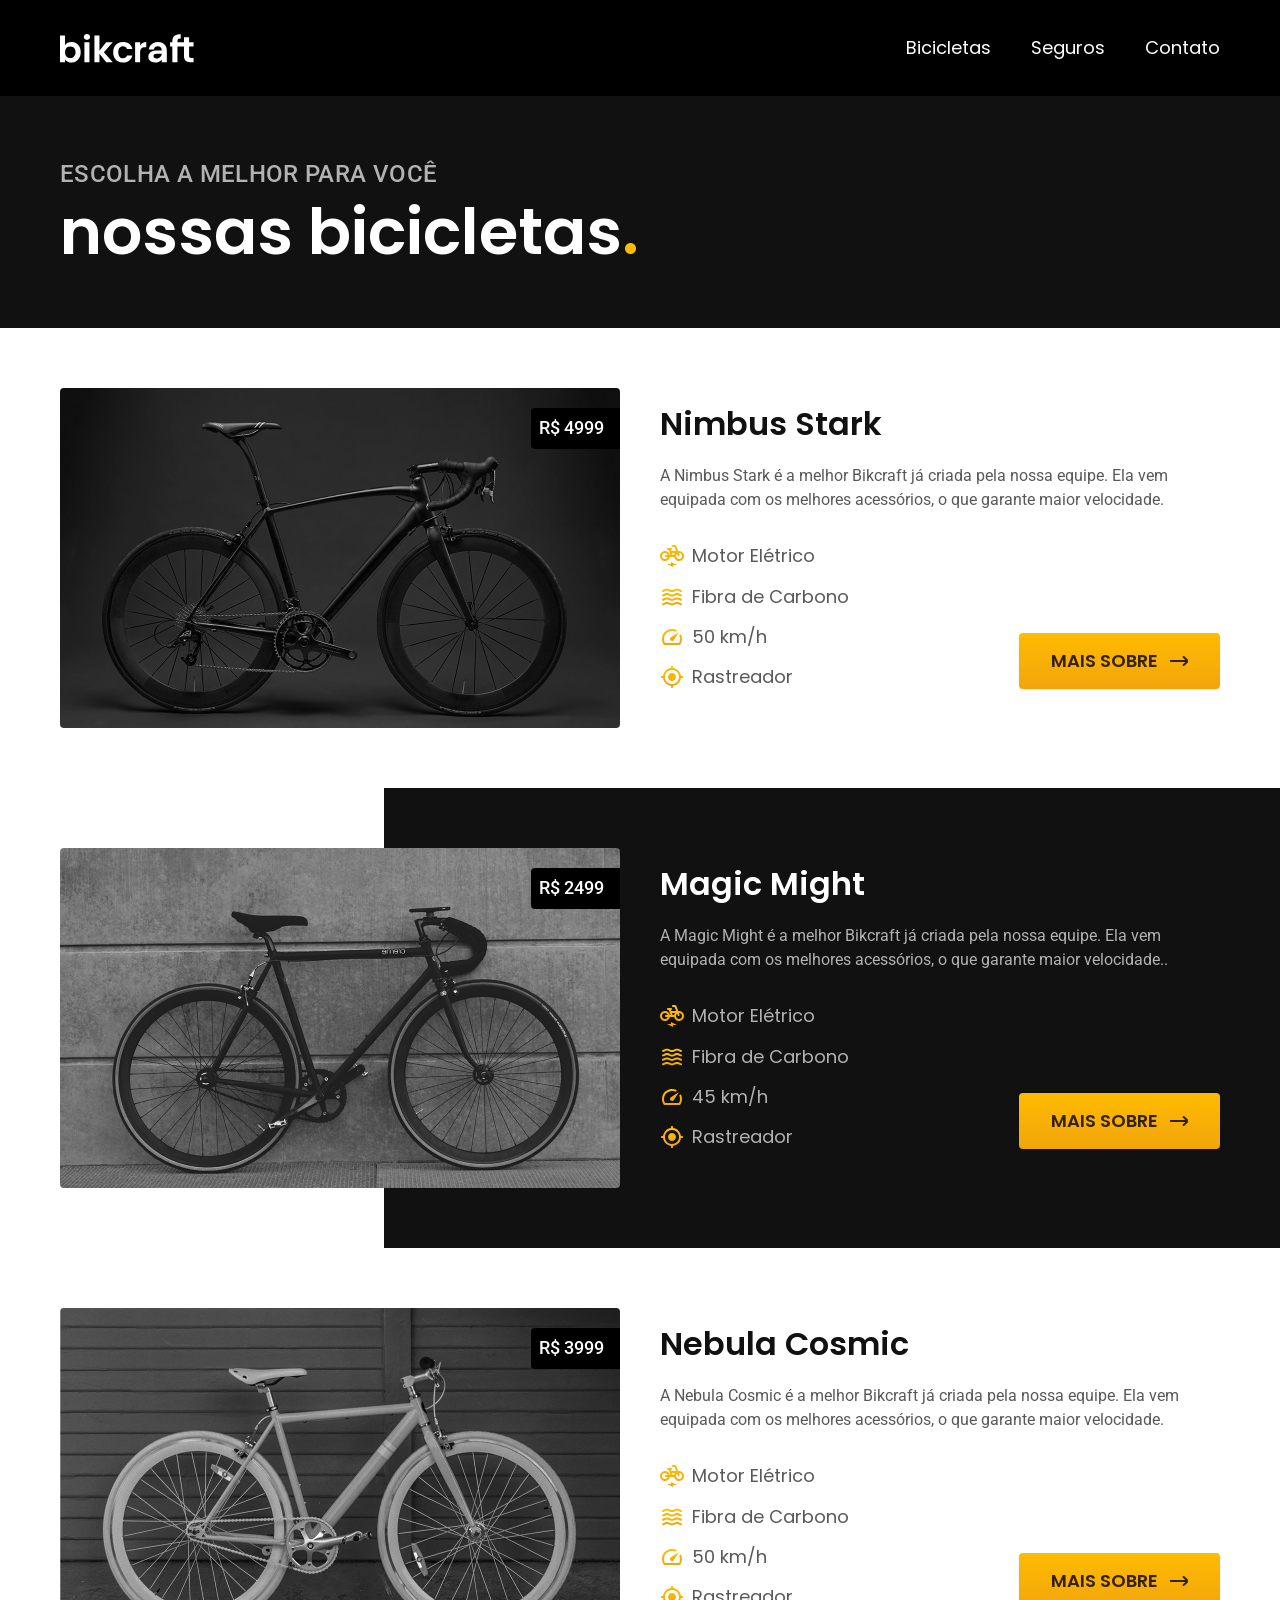
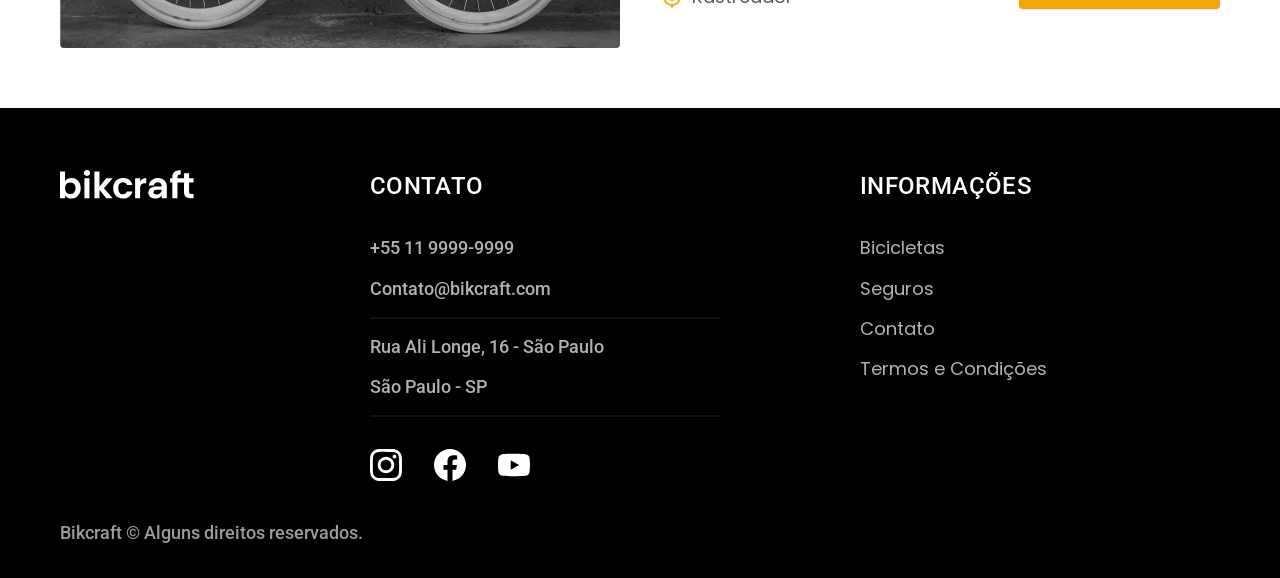
==== bicicletas.html @ b20dd9d9 "adding bicicletas" ====
<!DOCTYPE html>
<html lang="pt-br">

<head>
    <meta charset="UTF-8">
    <meta name="viewport" content="width=device-width, initial-scale=1.0">
    <title>Bicicletas | Bikcraft</title>
    <meta name="description" content="Termos e Condições">
    <link rel="stylesheet" href="css/style.css">
    <link rel="preconnect" href="https://fonts.googleapis.com">
    <link rel="preconnect" href="https://fonts.gstatic.com" crossorigin>
    <link href="https://fonts.googleapis.com/css2?family=Merriweather:ital,opsz,wght@0,18..144,900;1,18..144,900&family=Poppins:wght@400;600&family=Roboto:ital,wght@0,100..900;1,100..900&display=swap" rel="stylesheet">
</head>

<body id="bicicletas">
    <header class="header-bg">
        <div class="header container">
            <a href="./">
                <img src="img/bikcraft.svg" alt="Bikcraft">
            </a>
            <nav aria-label="primaria">
                <ul class="header-menu font-1-m cor-0">
                    <li><a href="./bicicletas.html">Bicicletas</a></li>
                    <li><a href="./seguros.html">Seguros</a></li>
                    <li><a href="./contato.html">Contato</a></li>
                </ul>
            </nav>
        </div>
    </header>

    <main>
        <div class="titulo-bg">
            <div class="titulo container">
                <p class="font-2-l-b cor-5">Escolha a melhor para você</p>
                <h1 class="font-1-xxl cor-0">nossas bicicletas<span class="cor-p1">.</span></h1>
            </div>
        </div>

        <div class="bicicletas container">
            <div class="bicicletas-imagem">
                <img src="/img/bicicletas/nimbus.jpg" alt="Bicicleta preta">
                <span class="font-2-m cor-0">R$ 4999</span>
            </div>
            <div class="bicicletas-conteudo">
                <h2 class="font-1-xl">Nimbus Stark</h2>
                <p class="font-2-s cor-8">A Nimbus Stark é a melhor Bikcraft já criada pela nossa equipe. Ela vem equipada com os melhores acessórios, o que garante maior velocidade.</p>
                <ul class="font-1-m cor-8">
                    <li>
                        <img src="/img/icones/eletrica.svg" alt="">
                        Motor Elétrico
                    </li>
                    <li>
                        <img src="/img/icones/carbono.svg" alt="">
                        Fibra de Carbono
                    </li>
                    <li>
                        <img src="/img/icones/velocidade.svg" alt="">
                        50 km/h
                    </li>
                    <li>
                        <img src="/img/icones/rastreador.svg" alt="">
                        Rastreador
                    </li>
                </ul>
                <a class="btn seta" href="/bicicletas/nimbus.html">Mais Sobre</a>
            </div>
        </div>

        <div class="bicicletas-bg">
            <div class="bicicletas container">
                <div class="bicicletas-imagem">
                    <img src="/img/bicicletas/magic.jpg" alt="Bicicleta preta">
                    <span class="font-2-m cor-0">R$ 2499</span>
                </div>

                <div class="bicicletas-conteudo">
                    <h2 class="font-1-xl cor-0">Magic Might</h2>
                    <p class="font-2-s cor-5">A Magic Might é a melhor Bikcraft já criada pela nossa equipe. Ela vem equipada com os melhores acessórios, o que garante maior velocidade..</p>
                    <ul class="font-1-m cor-5">
                        <li>
                            <img src="/img/icones/eletrica.svg" alt="">
                            Motor Elétrico
                        </li>
                        <li>
                            <img src="/img/icones/carbono.svg" alt="">
                            Fibra de Carbono
                        </li>
                        <li>
                            <img src="/img/icones/velocidade.svg" alt="">
                            45 km/h
                        </li>
                        <li>
                            <img src="/img/icones/rastreador.svg" alt="">
                            Rastreador
                        </li>
                    </ul>
                    <a class="btn seta" href="/bicicletas/magic.html">Mais Sobre</a>
                </div>
            </div>
        </div>


        <div class="bicicletas container">
            <div class="bicicletas-imagem">
                <img src="./img/bicicletas/nebula.jpg" alt="Bicicleta preta">
                <span class="font-2-m cor-0">R$ 3999</span>
            </div>
            <div class="bicicletas-conteudo">
                <h2 class="font-1-xl">Nebula Cosmic</h2>
                <p class="font-2-s cor-8">A Nebula Cosmic é a melhor Bikcraft já criada pela nossa equipe. Ela vem equipada com os melhores acessórios, o que garante maior velocidade.</p>
                <ul class="font-1-m cor-8">
                    <li>
                        <img src="./img/icones/eletrica.svg" alt="">
                        Motor Elétrico
                    </li>
                    <li>
                        <img src="./img/icones/carbono.svg" alt="">
                        Fibra de Carbono
                    </li>
                    <li>
                        <img src="./img/icones/velocidade.svg" alt="">
                        50 km/h
                    </li>
                    <li>
                        <img src="./img/icones/rastreador.svg" alt="">
                        Rastreador
                    </li>
                </ul>
                <a class="btn seta" href="./bicicletas/nebula.html">Mais Sobre</a>
            </div>
        </div>

    </main>

    <footer class="footer-bg">
        <div class="footer container">
            <img src="img/bikcraft.svg" alt="">
            <div class="footer-contato">
                <h3 class="font-2-l-b cor-0">Contato</h3>
                <ul class="font-2-m cor-5">
                    <li><a href="tel:+551199999999">+55 11 9999-9999</a></li>
                    <li><a href="mailto:Contato@bikcraft.com">Contato@bikcraft.com</a></li>
                    <li>Rua Ali Longe, 16 - São Paulo</a></li>
                    <li>São Paulo - SP</a></li>
                </ul>
                <div class="footer-redes">
                    <a href="/">
                        <img src="img/redes/instagram.svg" alt="Instagram">
                    </a>
                    <a href="/">
                        <img src="img/redes/facebook.svg" alt="Facebook">
                    </a>
                    <a href="/">
                        <img src="img/redes/youtube.svg" alt="Youtube">
                    </a>
                </div>
            </div>
            <div class="footer-informacoes">
                <h3 class="font-2-l-b cor-0">Informações</h3>
                <nav>
                    <ul class="font-1-m cor-5">
                        <li><a href="/bicicletas.html">Bicicletas</a></li>
                        <li><a href="/seguros.html">Seguros</a></li>
                        <li><a href="/contato.html">Contato</a></li>
                        <li><a href="/termos.html">Termos e Condições</a></li>
                    </ul>
                </nav>
            </div>
            <p class="footer-copy font-2-m cor-6">Bikcraft © Alguns direitos reservados.</p>
        </div>
    </footer>

</body>
---- css/style.css ----
@import url(global/global.css);
@import url(utilidades/tipografia.css);
@import url(utilidades/cores.css);

@import url(global/header.css);
@import url(global/footer.css);

/* Componentes */
@import url(utilidades/components.css);

/* Home */
@import url(home/introducao.css);
@import url(home/tecnologia.css); 
@import url(home/parceiros.css);
@import url(home/depoimento.css);

/* Bicicletas */
@import url(bicicletas/bicicletas-lista.css);
@import url(bicicletas/bicicletas.css);


/* Seguros */
@import url(seguros/seguros.css);

/* Termos */
@import url(termos/termos.css);
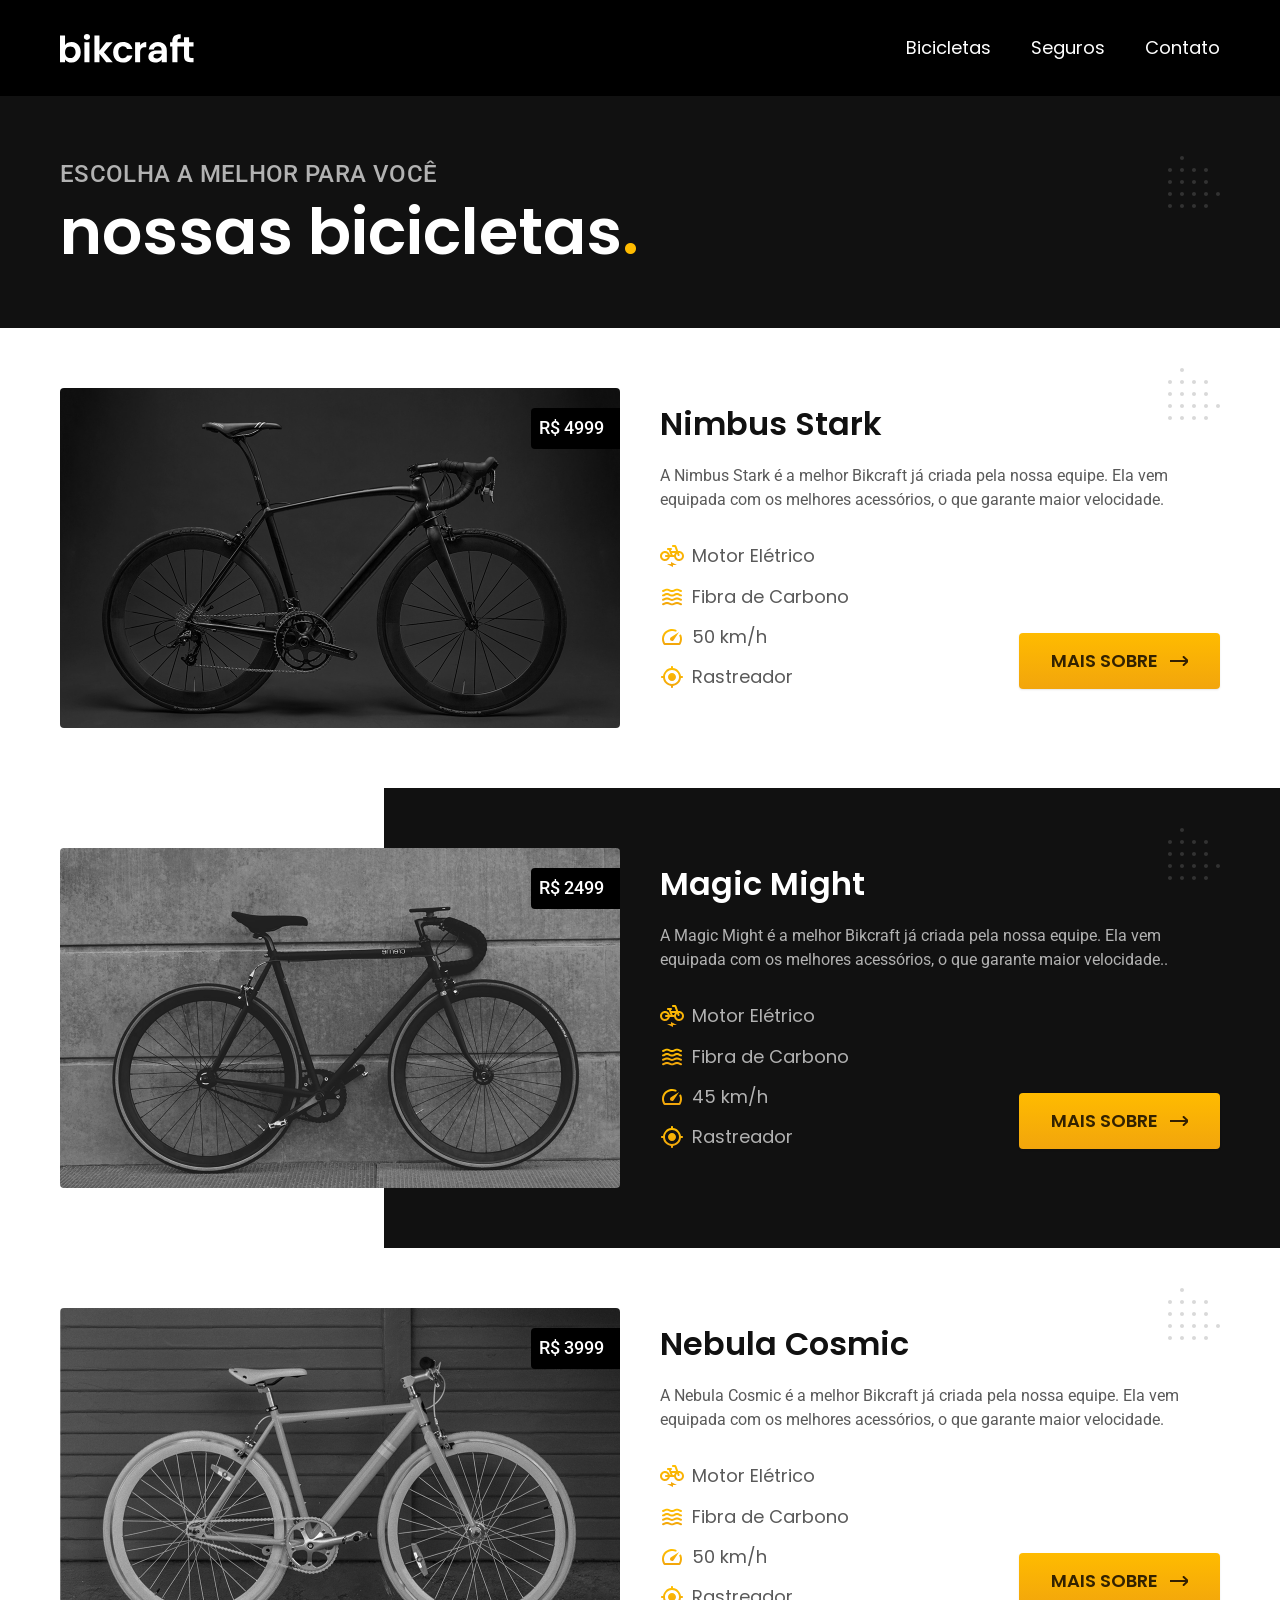
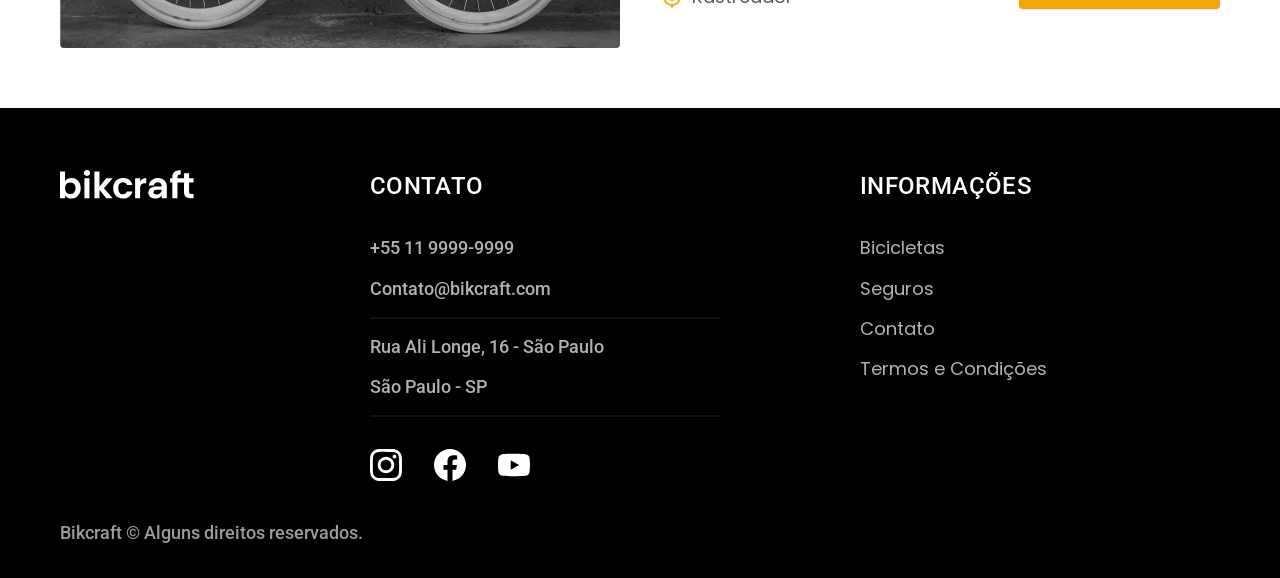
==== commit 5769bfc6: "Finalizando site" ====
--- a/bicicletas.html
+++ b/bicicletas.html
@@ -6,6 +6,7 @@
     <meta name="viewport" content="width=device-width, initial-scale=1.0">
     <title>Bicicletas | Bikcraft</title>
     <meta name="description" content="Termos e Condições">
+    <link rel="preload" href="css/style.css " as="style">
     <link rel="stylesheet" href="css/style.css">
     <link rel="preconnect" href="https://fonts.googleapis.com">
     <link rel="preconnect" href="https://fonts.gstatic.com" crossorigin>
--- a/css/style.css
+++ b/css/style.css
@@ -7,6 +7,8 @@
 
 /* Componentes */
 @import url(utilidades/components.css);
+@import url(utilidades/formulario.css);
+
 
 /* Home */
 @import url(home/introducao.css);
@@ -18,9 +20,23 @@
 @import url(bicicletas/bicicletas-lista.css);
 @import url(bicicletas/bicicletas.css);
 
+/* Bicicleta */
+@import url(bicicleta/bicicleta.css);
+@import url(bicicleta/seguro.css);
+
 
 /* Seguros */
 @import url(seguros/seguros.css);
+@import url(seguros/vantagens.css);
+@import url(seguros/perguntas.css);
+
+/* Contato */
+@import url(contato/contato.css);
+@import url(contato/lojas.css);
+
+/* Orçamento */
+@import url(orcamento/orcamento.css);
+
 
 /* Termos */
 @import url(termos/termos.css);
--- a/css/style.css
+++ b/css/style.css
@@ -7,6 +7,8 @@
 
 /* Componentes */
 @import url(utilidades/components.css);
+@import url(utilidades/formulario.css);
+
 
 /* Home */
 @import url(home/introducao.css);
@@ -18,9 +20,23 @@
 @import url(bicicletas/bicicletas-lista.css);
 @import url(bicicletas/bicicletas.css);
 
+/* Bicicleta */
+@import url(bicicleta/bicicleta.css);
+@import url(bicicleta/seguro.css);
+
 
 /* Seguros */
 @import url(seguros/seguros.css);
+@import url(seguros/vantagens.css);
+@import url(seguros/perguntas.css);
+
+/* Contato */
+@import url(contato/contato.css);
+@import url(contato/lojas.css);
+
+/* Orçamento */
+@import url(orcamento/orcamento.css);
+
 
 /* Termos */
 @import url(termos/termos.css);
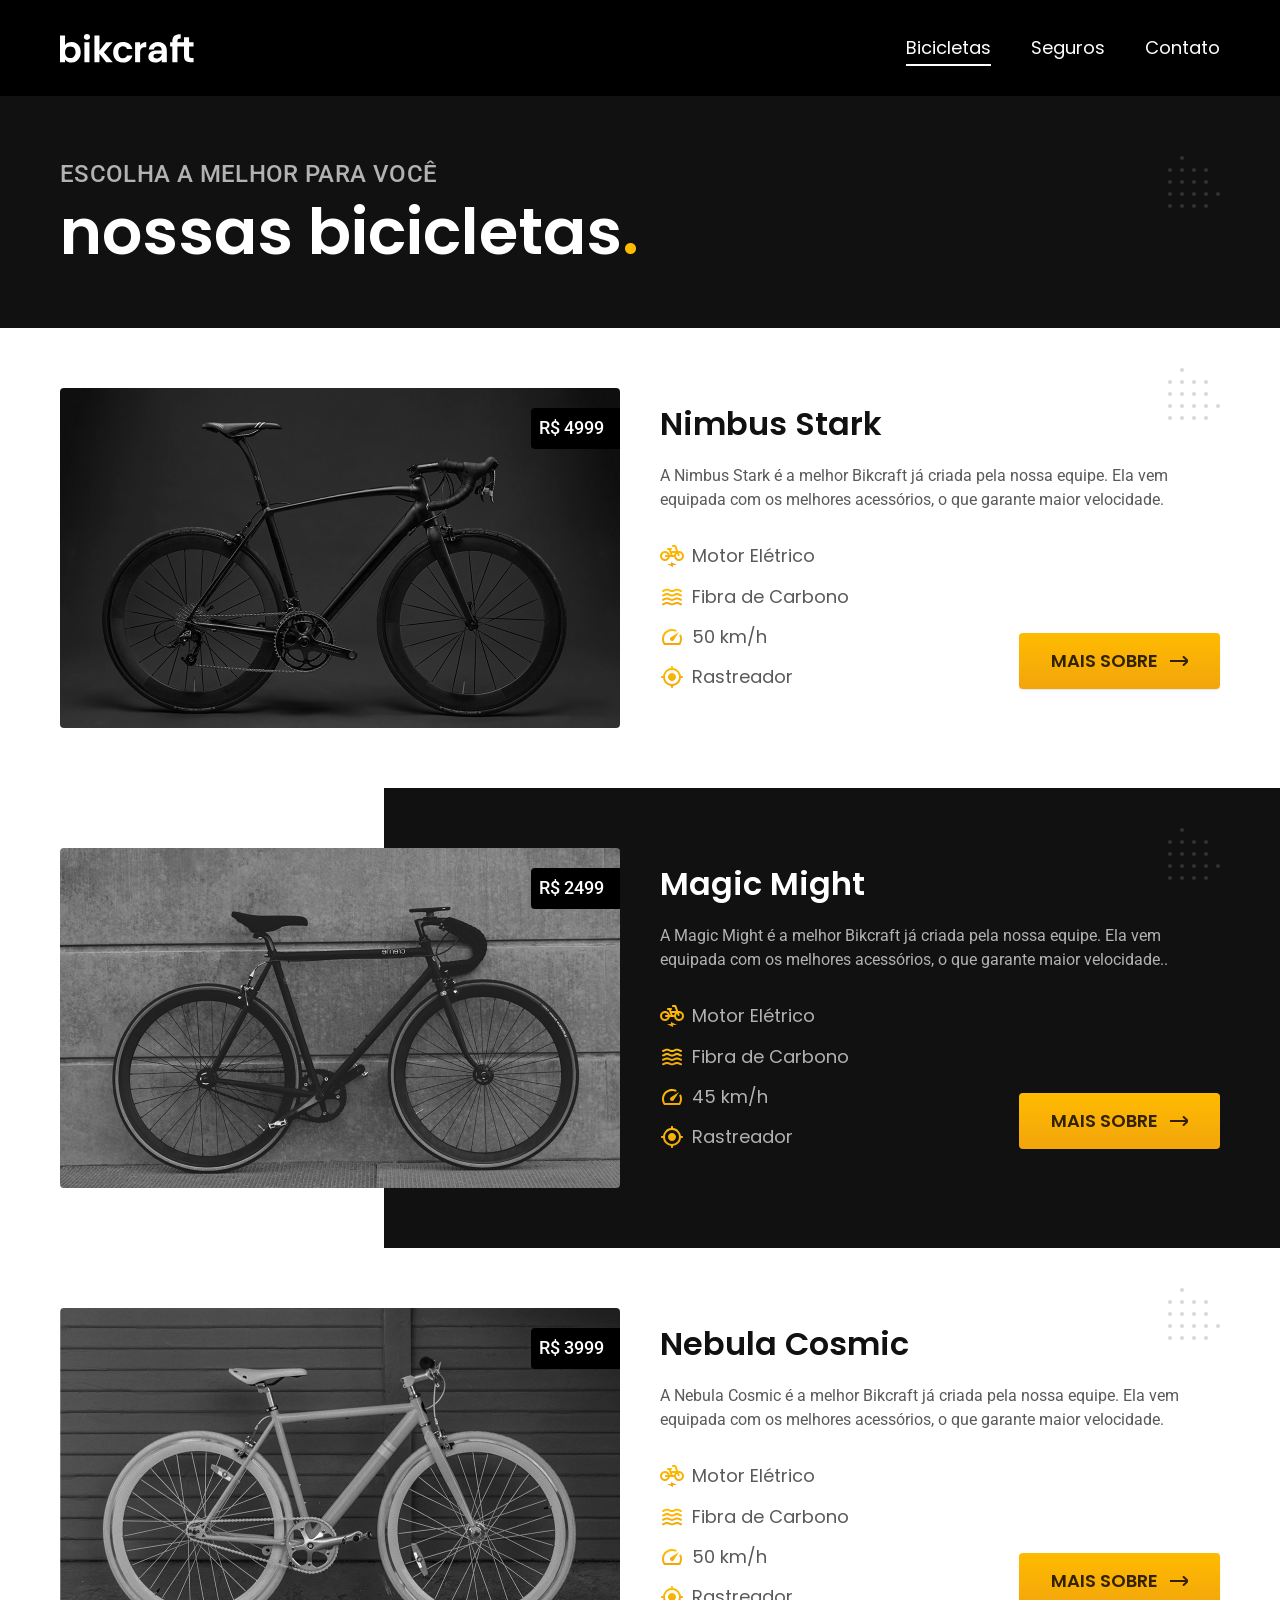
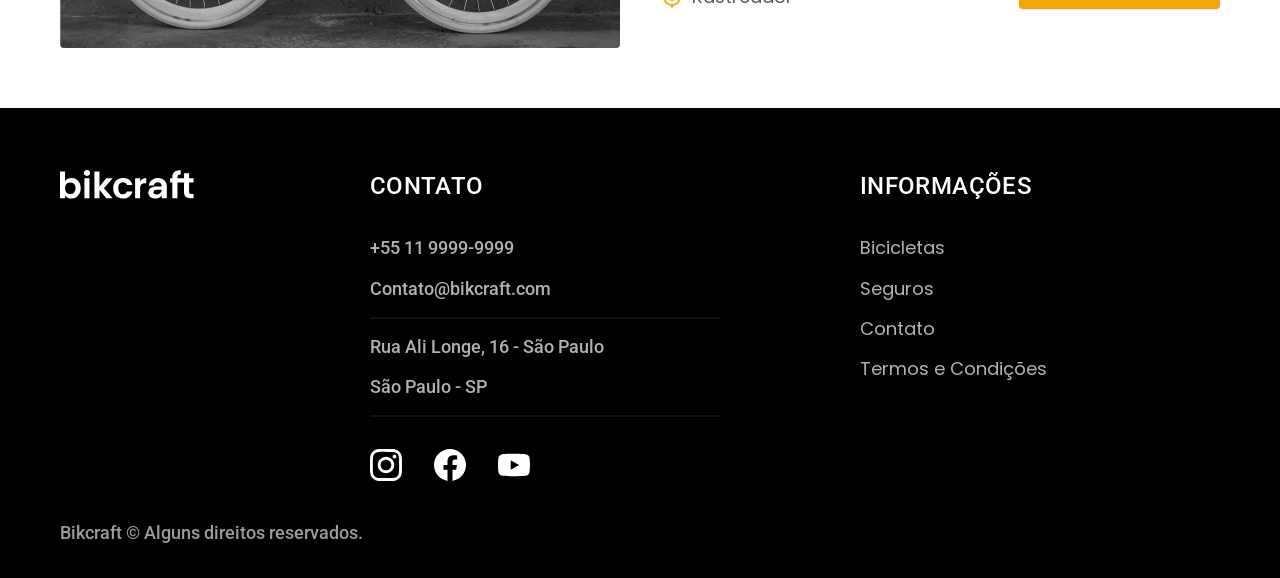
==== commit a5e62d06: "otimizado e pronto" ====
--- a/bicicletas.html
+++ b/bicicletas.html
@@ -6,18 +6,20 @@
     <meta name="viewport" content="width=device-width, initial-scale=1.0">
     <title>Bicicletas | Bikcraft</title>
     <meta name="description" content="Termos e Condições">
-    <link rel="preload" href="css/style.css " as="style">
-    <link rel="stylesheet" href="css/style.css">
+    <link rel="icon" href="/favicon.svg" type="image/svg+xml">
+    <link rel="preload" href="css/style.min.css " as="style">
+    <link rel="stylesheet" href="css/style.min.css">
     <link rel="preconnect" href="https://fonts.googleapis.com">
     <link rel="preconnect" href="https://fonts.gstatic.com" crossorigin>
     <link href="https://fonts.googleapis.com/css2?family=Merriweather:ital,opsz,wght@0,18..144,900;1,18..144,900&family=Poppins:wght@400;600&family=Roboto:ital,wght@0,100..900;1,100..900&display=swap" rel="stylesheet">
+    <script>document.documentElement.classList.add("js")</script>
 </head>
 
 <body id="bicicletas">
     <header class="header-bg">
         <div class="header container">
             <a href="./">
-                <img src="img/bikcraft.svg" alt="Bikcraft">
+                <img src="./img/bikcraft.svg" alt="Bikcraft">
             </a>
             <nav aria-label="primaria">
                 <ul class="header-menu font-1-m cor-0">
@@ -171,4 +173,5 @@
         </div>
     </footer>
 
+    <script src="js/script.js"></script>
 </body>
--- a/css/style.min.css
+++ b/css/style.min.css
@@ -0,0 +1 @@
+body{margin:0;font-family:Arial,Helvetica,sans-serif;color:var(--cor-11)}blockquote,dd,h1,h2,h3,h4,h5,h6,p,ul{margin:0}ul{padding:0;list-style:none}a{text-decoration:none;color:inherit}img{max-width:100%;height:auto;display:block}[src$=".jpg"]{border-radius:4px}.font-1-xs{font:400 0.75rem/1.35 Poppins,sans-serif}.font-2-xs{font:400 0.875rem/1.43 Roboto,sans-serif}.font-1-s{font:400 1rem/1.5 Poppins,sans-serif}.font-2-s{font:400 1rem/1.5 Roboto,sans-serif}.font-1-m,.font-1-m-b{font:400 1.125rem/1.35 Poppins,sans-serif}.font-1-m-b{font-weight:600}.font-2-m{font:500 1.125rem/1.35 Roboto,sans-serif}.font-1-l{font:400 1.5rem/1.5 Poppins,sans-serif}.font-2-l,.font-2-l-b{font:400 1.5rem/1.5 Roboto,sans-serif}.font-2-l-b{font-weight:500;letter-spacing:.015em;text-transform:uppercase}.font-1-xl{font:600 2rem/1.25 Poppins,sans-serif}.font-2-xl{font:500 2rem/1.25 Roboto,sans-serif}.font-1-xxl{font:600 4rem/1.125 Poppins,sans-serif}@media (max-width:1200px){.font-1-xxl{font-size:3rem}.font-2-l,.font-2-l-b{font-size:1.125rem}}@media (max-width:800px){.font-1-xxl{font-size:2rem}.font-1-xl,.font-2-xl{font-size:1.5rem}}:root{--cor-0:#ffffff;--cor-1:#f7f7f7;--cor-2:#ededed;--cor-3:#dedede;--cor-4:#cccccc;--cor-5:#b2b2b2;--cor-6:#9c9c9c;--cor-7:#717171;--cor-8:#595959;--cor-9:#404040;--cor-10:#2e2e2e;--cor-11:#111111;--cor-12:#000000;--cor-p1:#ffbb00;--cor-p2:#e4a30b;--cor-p3:#a66e00;--cor-p4:#664400;--cor-p5:#332200}.cor-0{color:var(--cor-0)}.cor-1{color:var(--cor-1)}.cor-2{color:var(--cor-2)}.cor-3{color:var(--cor-3)}.cor-4{color:var(--cor-4)}.cor-5{color:var(--cor-5)}.cor-6{color:var(--cor-6)}.cor-7{color:var(--cor-7)}.cor-8{color:var(--cor-8)}.cor-9{color:var(--cor-9)}.cor-10{color:var(--cor-10)}.cor-11{color:var(--cor-11)}.cor-12{color:var(--cor-12)}.cor-p1{color:var(--cor-p1)}.cor-p2{color:var(--cor-p2)}.cor-p3{color:var(--cor-p3)}.cor-p4{color:var(--cor-p4)}.cor-p5{color:var(--cor-p5)}.js .fadeInDown{transform:translate3d(0,-20px,0)}.js .fadeInUp{transform:translate3d(0,20px,0)}.js .fadeInRight{transform:translate3d(20px,0,0)}.js .fadeInLeft{transform:translate3d(-20px,0,0)}.js [data-anime]{opacity:0}.js .anime{opacity:1;transform:none;transition:transform .8s,opacity .8s}.header-bg{background-color:var(--cor-12)}.header{display:flex;flex-wrap:wrap;gap:20px;justify-content:space-between;align-items:center;padding-top:20px;padding-bottom:20px}.header-menu{display:flex;flex-wrap:wrap;gap:40px}.header-menu a{display:inline-block;padding:16px 0;position:relative}.header-menu a::after{content:"";display:block;height:2px;width:0;background:var(--cor-0);margin-top:4px;transition:.3s ease;position:absolute}.header-menu a.ativo::after,.header-menu a:hover::after{width:100%}@media (max-width:800px){.header-menu{gap:20px}.header-menu a{background:var(--cor-11);padding:12px 16px;border-radius:4px}.header-menu a:hover{background:var(--cor-10)}.header-menu a::after{display:none}}@media (max-width:600px){.header-menu{gap:12px}.header-menu a{padding:8px 12px;font-size:14px}}.footer-bg{background-color:var(--cor-12)}.footer{display:grid;grid-template-columns:3fr 5fr 4fr;gap:40px;padding-top:60px;padading-bottom:60px}.footer h3{margin-bottom:32px}.footer-contato ul{margin-bottom:32px}.footer-contato li:nth-child(2n)::after{content:"";display:block;max-width:350px;height:2px;background-color:var(--cor-11);margin-top:16px}.footer li{margin-bottom:16px}.footer-redes{display:flex;gap:32px}.footer a:hover{color:var(--cor-0)}.footer-copy{grid-column:1/-1;margin-bottom:32px}@media (max-width:800px){.footer>img{display:none}.footer{grid-template-columns:1fr 1fr}}@media (max-width:600px){.footer{grid-template-columns:1fr;gap:60px}.footer-copy{margin-top:0}}.container{max-width:1200px;box-sizing:border-box;padding-left:20px;padding-right:20px;margin-left:auto;margin-right:auto}.btn{display:inline-block;padding:16px 32px;background:linear-gradient(var(--cor-p1),#f2a50c);border-radius:4px;box-shadow:0 1px 2px rgba(0,0,0,.1);text-transform:uppercase;color:var(--cor-p5);font:600 1.125rem/1.35 Poppins,sans-serif;max-width:max-content;border:none;cursor:pointer}@media (max-width:600px){.btn{padding:12px 16px;font-size:1rem}}.btn:hover{background:linear-gradient(#ffb600,#e59317)}.btn.secundario{background:var(--cor-10);color:var(--cor-2)}.btn.secundario:hover{background:var(--cor-9)}.btn.seta{display:flex;align-items:center}.btn.seta::after{content:"";display:inline-block;width:18px;height:10px;margin-left:12px;background:url(../img/icones/seta.svg) no-repeat center;transition:transform .3s ease}.btn.seta:hover::after{transform:translateX(4px)}.link{display:inline-block;color:var(--cor-p1);font:500 1.5rem/1.5 Poppins,sans-serif;text-transform:uppercase}.link::after{content:"";display:block;width:100%;height:4px;background-color:currentColor}.link:hover{color:var(--cor-0)}.titulo-bg{padding-top:60px;padding-bottom:60px;background-color:var(--cor-11)}.titulo{background:url(../img/dec/top-right.svg) no-repeat top right 20px}.titulo p{margin-bottom:4px}@media (max-width:600px){.titulo-bg{padding-top:40px;padding-bottom:40px}.titulo p{font-size:1rem;text-transform:lowercase;font-weight:400}}.form{display:grid;grid-template-columns:1fr 1fr;gap:20px}.form label{display:block;font:400 1rem/1.5 Poppins,sans-serif;margin-bottom:4px}.form .col-2{grid-column:span 2}.form input[type=email],.form input[type=text],.form textarea{font:400 1rem/1.5 Roboto,sans-serif;background:var(--cor-1);border:1px solid var(--cor-2);padding:12px;border-radius:4px;width:100%;box-sizing:border-box}.form input[type=email]:focus,.form input[type=text]:focus,.form textarea:focus{outline:0;border-color:var(--cor-p1);background:var(--cor-0);box-shadow:0 0 0 2px #fea}@media (max-width:600px){.form{grid-template-columns:1fr}.form .col-2{grid-column:1}}.introducao-bg{background:var(--cor-12) url(../img/dec/bottom-left.svg) no-repeat bottom 160px left 20px;color:var(--cor-0);box-shadow:inset 0 -120px var(--cor-0)}.introducao{display:grid;grid-template-columns:1fr 1fr;gap:0 40px}.introducao-conteudo{align-self:end;padding-bottom:200px}.introducao img{width:100%;height:100%;object-fit:cover}.introducao h1{margin-bottom:32px}.introducao h1 span{color:var(--cor-p1)}.introducao p{margin-bottom:20px;color:var(--cor-5)}@media (max-width:800px){.introducao-bg{background:var(--cor-11);padding-top:40px;box-shadow:inset 0 -60px var(--cor-0)}.introducao{grid-template-columns:1fr;gap:32px}.introducao-conteudo{padding-bottom:0}.introducao h1{margin-bottom:16px}.introducao img{height:300px;width:100%}}.tecnologia-bg{background-color:var(--cor-11);box-shadow:inset 0 80px var(--cor-0),inset 0 -80px var(--cor-0)}.tecnologia{display:grid;grid-template-columns:1fr 1fr;gap:40px}.tecnologia-imagem img{width:100%;height:100%;object-fit:cover;object-position:left}.tecnologia-conteudo{padding-top:160px;padding-bottom:160px}.tecnologia-conteudo>span{display:block;margin-bottom:20px}.tecnologia-conteudo h2{margin-bottom:32px}.tecnologia-conteudo>p{margin-bottom:20px}.tecnologia a{margin-bottom:80px}.tecnologia-vantagens{display:flex;gap:40px}.tecnologia-vantagens h3{margin-bottom:8px;width:max-content}.tecnologia-vantagens img{width:24px;margin-bottom:8px}@media (max-width:800px){.tecnologia-bg{box-shadow:none}.tecnologia{grid-template-columns:1fr}.tecnologia-conteudo{padding-top:60px;padding-bottom:60px}.tecnologia-imagem{display:none}.tecnologia a{margin-bottom:60px}}@media (max-width:600px){.tecnologia-vantagens{flex-direction:column}}.parceiros{padding-top:60px;padding-bottom:120px}.parceiros h2{padding-bottom:60px}.parceiros ul{padding:0 20px;max-width:1400px;display:grid;grid-template-columns:repeat(4,1fr);margin:0 auto}.parceiros li{display:flex;padding:32px;border-left:2px solid var(--cor-2)}.parceiros li:first-child,.parceiros li:nth-child(5){border-left:none}.parceiros li:nth-child(n+5){border-top:2px solid var(--cor-2)}.parceiros img{margin:auto}@media (max-width:800px){.parceiros{padding-bottom:60px}.parceiros li{padding:20px;display:flex}.parceiros h2{margin-bottom:20px}.parceiros ul{grid-template-columns:repeat(2,1fr)}.parceiros li:nth-child(n+3){border-top:2px solid var(--cor-2)}.parceiros li:nth-child(3),.parceiros li:nth-child(7){border-left:none}}.depoimento{display:grid;grid-template-columns:1fr 1fr;background-color:var(--cor-p1);overflow:hidden}.depoimento img{width:100%;height:100%;object-fit:cover;border-radius:0}.depoimento-conteudo{padding:40px 40px 80px 80px;align-self:end;background:url(../img/dec/bottom-right-p.svg) no-repeat bottom 40px right 40px}.depoimento-conteudo p{max-width:32ch;font-family:Meeriweather,serif;font-style:italic;font-weight:900;margin-bottom:32px;position:relative}.depoimento p::after,.depoimento p::before{font-size:5rem;color:var(--cor-p2);position:absolute}.depoimento p::before{content:"“";left:-50px;top:-30px}.depoimento p::after{content:"”"}@media (max-width:768px){.depoimento{grid-template-columns:1fr}.depoimento img{height:300px}.depoimento-conteudo{padding:20px;text-align:center}}@media (min-width:1200px){.depoimento img{max-height:520px}}@media (max-width:800px){.depoimento{grid-template-columns:1fr;text-align:center}.depoimento img{height:200px}.depoimento-conteudo{padding:40px 20px;margin:auto}}.bicicletas-lista{padding-top:60px;padding-bottom:120px}.bicicletas-lista h2{margin-bottom:40px}.bicicletas-lista ul{display:flex;gap:40px;padding:0 20px 20px 20px;max-width:1400px;margin-left:auto;margin-right:auto;overflow-x:auto}.bicicletas-lista ul{padding:0 0 20px 0}.bicicletas-lista li{min-width:280px}.bicicletas-lista a{display:block}.bicicletas-lista img{margin-bottom:16px}.bicicletas-lista h3{margin-bottom:8px;display:flex;align-items:center}.bicicletas-lista h3::before{content:"";display:inline-block;width:12px;height:8px;background-color:var(--cor-p1);margin-right:8px;transition:width .3s ease}.bicicletas-lista a:hover h3::before{width:24px}.bicicletas-lista li span{padding-left:20px}@media (max-width:800px){.bicicletas-lista{padding-bottom:60px}.bicicletas-lista ul{gap:20px}}.bicicletas-bg{background:linear-gradient(to right,var(--cor-0) 30%,var(--cor-11) 0)}.bicicletas{display:grid;grid-template-columns:1fr 1fr;gap:40px;padding-top:60px;padding-bottom:60px;background:url(../img/dec/top-right.svg) no-repeat top 40px right 20px}.bicicletas-imagem{display:grid}.bicicletas-imagem img{grid-area:1/1}.bicicletas-imagem span{grid-area:1/1;place-self:start end;margin-top:20px;background:var(--cor-12);display:inline-block;padding:8px 16px 8px 8px;border-radius:4px 0 0 4px}.bicicletas-conteudo{display:grid;grid-template-columns:1fr auto;align-content:start}.bicicletas h2,.bicicletas p{grid-column:1/-1}.bicicletas h2{margin-bottom:20px}.bicicletas h2::before{content:"";display:block;width:12px;height:8px;background-color:var(cor-p1);margin-bottom:8px}.bicicletas p{margin-bottom:32px}.bicicletas a{align-self:end}.bicicletas ul{display:grid;gap:16px}.bicicletas li{display:flex;align-items:center}.bicicletas-conteudo img{width:24px;margin-right:8px}@media (max-width:800px){.bicicletas-bg{background:var(--cor-11)}.bicicletas{grid-template-columns:1fr;gap:20px;padding-top:40px;padding-bottom:40px}}@media (max-width:600px){.bicicletas-conteudo{grid-template-columns:1fr}.bicicletas ul{grid-template-columns:1fr 1fr;margin-bottom:32px;font-size:1rem}.bicicletas a{place-self:start}}.bicicleta{display:grid;grid-template-columns:1fr 1fr;align-items:start;gap:40px;padding-top:60px;padding-bottom:60px}#bicicleta .titulo p{text-transform:uppercase}.bicicleta-imagens{display:flex;flex-wrap:wrap;gap:20px}.bicicleta-imagens img{flex:1;min-width:200px}.bicicleta-imagens img:first-child{min-width:100%}.bicicleta-conteudo>p{margin-bottom:32px}.bicicleta-comprar{display:grid;grid-template-columns:max-content auto;align-items:center;justify-content:start;gap:8px 12px;margin-bottom:40px}.bicicleta-comprar a{grid-row:span 2}.bicicleta-comprar span{display:flex;align-items:center;background-color:var(--cor-12);gap:8px;padding:4px 8px;border-radius:4px}.bicicleta-conteudo h2{text-transform:uppercase;letter-spacing:.015rem;margin-bottom:12px}.bicicleta-ficha,.bicicleta-informacoes{padding:32px;background-color:var(--cor-12);border-radius:4px}.bicicleta-informacoes{margin-bottom:40px;display:grid;grid-template-columns:1fr 1fr;gap:32px}.bicicleta-informacoes img{width:24px;margin-bottom:8px}.bicicleta-informacoes h3{margin-bottom:8px}.bicicleta-ficha li{padding:4px 0;display:flex;justify-content:space-between;border-bottom:1px solid var(--cor-11)}.bicicleta-ficha li:last-child{border-bottom:none}.bicicleta-ficha span{color:var(--cor-6)}@media (max-width:800px){.bicicleta{grid-template-columns:1fr;padding-top:40px;padding-bottom:40px}.bicicleta-imagens{grid-row:2}}@media (max-width:400px){.bicicleta-comprar,.bicicleta-informacoes{grid-template-columns:1fr}.bicicleta-comprar span{justify-self:start}}.seguro-bg{background-color:var(--cor-11);box-shadow:inset 0 120px var(--cor-0),inset 0 -120px var(--cor-12)}.seguro{display:grid;grid-template-columns:1fr 1fr;gap:40px}.seguro-imagem img{width:100%;height:100%;object-fit:cover}.seguro-conteudo{padding-top:180px;padding-bottom:180px}.seguro h2{margin-bottom:32px}.seguro p{margin-bottom:20px}@media (max-width:800px){.seguro-bg{box-shadow:inset 0 -60px var(--cor-12)}.seguro{grid-template-columns:1fr}.seguro-conteudo{grid-row:1;padding-top:40px;padding-bottom:0}}.seguros-bg{background-color:var(--cor-11)}.seguros{padding-top:60px;padding-bottom:60px;display:grid;grid-template-columns:1fr 1fr;gap:40px;align-items:center}#seguros .seguros{padding-top:0}.seguros h2{grid-column:1/-1}.seguros-item{background-color:var(--cor-12);padding:32px 32px 32px 60px;display:grid;grid-template-columns:1fr auto;border-radius:4px}.seguros-item h3{margin-bottom:40px}.seguros-item span{grid-column:2;display:block;text-align:right}.seguros-item ul{grid-column:1/-1;margin-bottom:32px}.seguros-item li{display:flex;align-items:center;position:relative}.seguros-item li+li{margin-top:20px}.seguros-item li::before{content:"";display:inline-block;width:13px;height:9px;background-image:url("/img/icones/lista.svg");position:absolute;left:-21px}.seguros-item a{grid-column:1/-1}@media (max-width:800px){.seguros{grid-template-columns:1fr}}.vantagens-bg{background-color:var(--cor-12);--padding:120px}.vantagens{padding-top:var(--padding);padding-bottom:var(--padding)}.vantagens h2{margin-bottom:60px}.vantagens ul{display:grid;grid-template-columns:repeat(auto-fit,minmax(280px,max-content));gap:40px 80px}.vantagens h3,.vantagens img{margin-bottom:8px}@media (max-width:800px){.vantagens-bg{--padding:60px}.vantagens h2{margin-bottom:40px}.vantagens ul{gap:20px}}.perguntas{padding-top:120px;padding-bottom:120px}.perguntas h2{margin-bottom:60px}.perguntas dl>div{padding:20px;border-radius:4px}.perguntas dl>div:nth-child(odd){background-color:var(--cor-1)}.perguntas button{display:grid;grid-template-columns:auto 1fr auto;align-items:center;gap:8px;cursor:pointer;border:none;background:0 0;width:100%;text-align:left}.perguntas button::before{content:"";display:inline-block;width:12px;height:8px;background-color:var(--cor-p1)}.perguntas button::after{content:"";display:inline-block;width:14px;height:6px;background:url(../img/icones/seta-abrir.svg);transition:.3s}.perguntas button:hover::after,.perguntas button[aria-expanded=true]::after{transform:rotate(180deg)}.js .perguntas dd{display:none}.js .perguntas dd.ativa{display:block}.perguntas dd{padding-left:20px;padding-top:16px;max-width:80ch}@media (max-width:800px){.perguntas{padding-top:60px;padding-bottom:60px}.perguntas h2{margin-bottom:40px}}#contato{background:linear-gradient(var(--cor-11) 600px,var(--cor-1) 0)}.contato{display:grid;grid-template-columns:5fr 7fr}.contato-dados,.contato-formulario{padding:60px;box-shadow:0 1px 22px rgba(0,0,0,.1)}.contato-dados{border-radius:5px 0 0 5px;background:var(--cor-12) url(../img/dec/bottom-left.svg) no-repeat bottom 20px left 20px}.contato-formulario{border-radius:0 5px 5px 0;background:var(--cor-0) url(../img/dec/bottom-right-p.svg) no-repeat bottom 20px right 20px}.contato-dados h2{margin-bottom:60px}.contato-endereco{margin-bottom:32px;padding-left:28px;background:url(../img/icones/local.svg) no-repeat 0 2px}.contato-endereco p{margin-bottom:8px}.contato-meios a{display:block;max-width:max-content;margin-bottom:8px;padding-left:28px}.contato-meios a:hover{color:var(--cor-0)}.contato-meios a:first-child{background:url("../img/icones/email.svg") no-repeat 0 2px}.contato-meios a:nth-child(2){margin-bottom:32px}.contato-meios a:nth-child(3){background:url("../img/icones/telefone.svg") no-repeat 0 2px;margin-bottom:60px}.contato-redes{display:flex;gap:32px;padding-left:28px}@media (max-width:800px){.contato{grid-template-columns:1fr}.contato-dados,.contato-formulario{padding:20px}.orcamento-produto{border-radius:5px 5px 0 0;background:var(--cor-12)}.contato-dados{border-radius:5px 5px 0 0;background:var(--cor-12)}.contato-formulario{border-radius:0 0 5px 5px}.contato-dados h2,.contato-meios a:nth-child(3){margin-bottom:32px}.contato-redes{margin-bottom:12px}}.lojas{display:grid;grid-template-columns:1fr 1fr;gap:0 40px;padding-top:120px;padding-bottom:120px}.lojas h2{grid-column:1/-1}.lojas img{border-radius:4px 4px 0 0}.lojas-item{border-radius:4px;background:var(--cor-0);box-shadow:0 1px 2px rgba(0,0,0,.1)}.lojas-conteudo{display:grid;grid-template-columns:1fr 1fr;gap:32px 16px;padding:32px}.lojas-conteudo h3,.lojas-tempo{grid-column:1/-1}.lojas-dados{display:grid;gap:8px;border-left:2px solid var(--cor-2);padding-left:12px}.lojas-tempo{display:flex;align-items:center;gap:8px}@media (max-width:800px){.lojas{gap:20px;padding-top:60px;padding-bottom:60px}.lojas h2{margin-bottom:32px}.lojas-conteudo{grid-template-columns:1fr;gap:16px;padding:16px}}@media (max-width:600px){.lojas{grid-template-columns:1fr}}#orcamento{background:linear-gradient(var(--cor-11) 600px,var(--cor-1) 0)}.orcamento{display:grid;grid-template-columns:5fr 7fr;padding-bottom:120px}.orcamento h2{text-transform:uppercase;position:relative;display:flex;align-items:center}.orcamento h2::before{content:"";display:inline-block;width:4px;height:8px;background-color:var(--cor-p1);position:absolute;left:-12px}.orcamento-dados,.orcamento-produto{padding:60px;box-shadow:0 1px 2px rgba(0,0,0,.1)}.orcamento-produto{border-radius:5px 0 0 5px;background:var(--cor-12) url(../img/dec/bottom-left.svg) no-repeat bottom 20px left 20px;display:grid;grid-template-columns:1fr 1fr;align-content:start;gap:20px}.orcamento-produto label{font:400 1rem/1.5 Poppins,sans-serif;color:var(--cor-4);background-color:var(--cor-10);padding:12px 16px;border-radius:4px;cursor:pointer;display:grid;grid-template-columns:auto 1fr auto;align-items:center;border:1px solid var(--cor-10)}.orcamento-produto label::before{content:"";display:inline-block;width:12px;height:12px;border:1px solid var(--cor-6);border-radius:50%;margin-right:8px}.orcamento-produto input:checked+label::before{border-color:var(--cor-7);box-shadow:inset 0 0 0 3px var(--cor-0),inset 0 0 0 6px var(--cor-7)}.orcamento-produto label:hover{background-color:var(--cor-9);border-color:var(--cor-9)}.orcamento-produto input:focus+label{box-shadow:0 0 0 2px var(--cor-p1);border-color:(--cor-12)}.orcamento-produto label span{display:none}.orcamento-produto input:checked+label span{display:inline-block}.orcamento-produto input{opacity:0;position:absolute;pointer-events:none}.orcamento-produto>*{grid-column:1/-1}.orcamento-produto>label{grid-column:initial}.orcamento-produto input:checked+label{background-color:var(--cor-0);color:var(--cor1)}.orcamento-dados{border-radius:0 5px 5px 0;background:var(--cor-0) url(../img/dec/bottom-right.svg) no-repeat bottom 20px right 20px}.orcamento-conteudo{display:none}.orcamento-conteudo h2,.orcamento-dados h2:nth-of-type(n+2){margin-bottom:20px}#bikcraft:checked~#orcamento-bikcraft,#seguro:checked~#orcamento-seguro{display:grid;gap:20px}.orcamento-detalhes{display:none;background:var(--cor-0);padding:20px;grid-template-columns:1fr 1fr;border-radius:4px;align-items:center}.orcamento-detalhes li{display:flex;align-items:center;margin-bottom:8px}.orcamento-detalhes li img{width:16px;margin-right:8px}.orcamento-produto input:checked+label+.orcamento-detalhes{display:grid}@media (max-width:1200px){.orcamento-dados,.orcamento-produto{padding:32px}}@media (max-width:800px){.orcamento{grid-template-columns:1fr}.orcamento-dados{border-radius:0 0 5px 5px}.orcamento-produto{border-radius:5px 5px 0 0}}@media (max-width:400px){.orcamento-produto{grid-template-columns:1fr}}.termos{padding-top:80px;padding-bottom:80px}.termos h2{font-weight:600}.termos p+h2{margin-top:40px}.termos p{max-width:75ch;margin-bottom:24px}
--- a/css/style.min.css
+++ b/css/style.min.css
@@ -0,0 +1 @@
+body{margin:0;font-family:Arial,Helvetica,sans-serif;color:var(--cor-11)}blockquote,dd,h1,h2,h3,h4,h5,h6,p,ul{margin:0}ul{padding:0;list-style:none}a{text-decoration:none;color:inherit}img{max-width:100%;height:auto;display:block}[src$=".jpg"]{border-radius:4px}.font-1-xs{font:400 0.75rem/1.35 Poppins,sans-serif}.font-2-xs{font:400 0.875rem/1.43 Roboto,sans-serif}.font-1-s{font:400 1rem/1.5 Poppins,sans-serif}.font-2-s{font:400 1rem/1.5 Roboto,sans-serif}.font-1-m,.font-1-m-b{font:400 1.125rem/1.35 Poppins,sans-serif}.font-1-m-b{font-weight:600}.font-2-m{font:500 1.125rem/1.35 Roboto,sans-serif}.font-1-l{font:400 1.5rem/1.5 Poppins,sans-serif}.font-2-l,.font-2-l-b{font:400 1.5rem/1.5 Roboto,sans-serif}.font-2-l-b{font-weight:500;letter-spacing:.015em;text-transform:uppercase}.font-1-xl{font:600 2rem/1.25 Poppins,sans-serif}.font-2-xl{font:500 2rem/1.25 Roboto,sans-serif}.font-1-xxl{font:600 4rem/1.125 Poppins,sans-serif}@media (max-width:1200px){.font-1-xxl{font-size:3rem}.font-2-l,.font-2-l-b{font-size:1.125rem}}@media (max-width:800px){.font-1-xxl{font-size:2rem}.font-1-xl,.font-2-xl{font-size:1.5rem}}:root{--cor-0:#ffffff;--cor-1:#f7f7f7;--cor-2:#ededed;--cor-3:#dedede;--cor-4:#cccccc;--cor-5:#b2b2b2;--cor-6:#9c9c9c;--cor-7:#717171;--cor-8:#595959;--cor-9:#404040;--cor-10:#2e2e2e;--cor-11:#111111;--cor-12:#000000;--cor-p1:#ffbb00;--cor-p2:#e4a30b;--cor-p3:#a66e00;--cor-p4:#664400;--cor-p5:#332200}.cor-0{color:var(--cor-0)}.cor-1{color:var(--cor-1)}.cor-2{color:var(--cor-2)}.cor-3{color:var(--cor-3)}.cor-4{color:var(--cor-4)}.cor-5{color:var(--cor-5)}.cor-6{color:var(--cor-6)}.cor-7{color:var(--cor-7)}.cor-8{color:var(--cor-8)}.cor-9{color:var(--cor-9)}.cor-10{color:var(--cor-10)}.cor-11{color:var(--cor-11)}.cor-12{color:var(--cor-12)}.cor-p1{color:var(--cor-p1)}.cor-p2{color:var(--cor-p2)}.cor-p3{color:var(--cor-p3)}.cor-p4{color:var(--cor-p4)}.cor-p5{color:var(--cor-p5)}.js .fadeInDown{transform:translate3d(0,-20px,0)}.js .fadeInUp{transform:translate3d(0,20px,0)}.js .fadeInRight{transform:translate3d(20px,0,0)}.js .fadeInLeft{transform:translate3d(-20px,0,0)}.js [data-anime]{opacity:0}.js .anime{opacity:1;transform:none;transition:transform .8s,opacity .8s}.header-bg{background-color:var(--cor-12)}.header{display:flex;flex-wrap:wrap;gap:20px;justify-content:space-between;align-items:center;padding-top:20px;padding-bottom:20px}.header-menu{display:flex;flex-wrap:wrap;gap:40px}.header-menu a{display:inline-block;padding:16px 0;position:relative}.header-menu a::after{content:"";display:block;height:2px;width:0;background:var(--cor-0);margin-top:4px;transition:.3s ease;position:absolute}.header-menu a.ativo::after,.header-menu a:hover::after{width:100%}@media (max-width:800px){.header-menu{gap:20px}.header-menu a{background:var(--cor-11);padding:12px 16px;border-radius:4px}.header-menu a:hover{background:var(--cor-10)}.header-menu a::after{display:none}}@media (max-width:600px){.header-menu{gap:12px}.header-menu a{padding:8px 12px;font-size:14px}}.footer-bg{background-color:var(--cor-12)}.footer{display:grid;grid-template-columns:3fr 5fr 4fr;gap:40px;padding-top:60px;padading-bottom:60px}.footer h3{margin-bottom:32px}.footer-contato ul{margin-bottom:32px}.footer-contato li:nth-child(2n)::after{content:"";display:block;max-width:350px;height:2px;background-color:var(--cor-11);margin-top:16px}.footer li{margin-bottom:16px}.footer-redes{display:flex;gap:32px}.footer a:hover{color:var(--cor-0)}.footer-copy{grid-column:1/-1;margin-bottom:32px}@media (max-width:800px){.footer>img{display:none}.footer{grid-template-columns:1fr 1fr}}@media (max-width:600px){.footer{grid-template-columns:1fr;gap:60px}.footer-copy{margin-top:0}}.container{max-width:1200px;box-sizing:border-box;padding-left:20px;padding-right:20px;margin-left:auto;margin-right:auto}.btn{display:inline-block;padding:16px 32px;background:linear-gradient(var(--cor-p1),#f2a50c);border-radius:4px;box-shadow:0 1px 2px rgba(0,0,0,.1);text-transform:uppercase;color:var(--cor-p5);font:600 1.125rem/1.35 Poppins,sans-serif;max-width:max-content;border:none;cursor:pointer}@media (max-width:600px){.btn{padding:12px 16px;font-size:1rem}}.btn:hover{background:linear-gradient(#ffb600,#e59317)}.btn.secundario{background:var(--cor-10);color:var(--cor-2)}.btn.secundario:hover{background:var(--cor-9)}.btn.seta{display:flex;align-items:center}.btn.seta::after{content:"";display:inline-block;width:18px;height:10px;margin-left:12px;background:url(../img/icones/seta.svg) no-repeat center;transition:transform .3s ease}.btn.seta:hover::after{transform:translateX(4px)}.link{display:inline-block;color:var(--cor-p1);font:500 1.5rem/1.5 Poppins,sans-serif;text-transform:uppercase}.link::after{content:"";display:block;width:100%;height:4px;background-color:currentColor}.link:hover{color:var(--cor-0)}.titulo-bg{padding-top:60px;padding-bottom:60px;background-color:var(--cor-11)}.titulo{background:url(../img/dec/top-right.svg) no-repeat top right 20px}.titulo p{margin-bottom:4px}@media (max-width:600px){.titulo-bg{padding-top:40px;padding-bottom:40px}.titulo p{font-size:1rem;text-transform:lowercase;font-weight:400}}.form{display:grid;grid-template-columns:1fr 1fr;gap:20px}.form label{display:block;font:400 1rem/1.5 Poppins,sans-serif;margin-bottom:4px}.form .col-2{grid-column:span 2}.form input[type=email],.form input[type=text],.form textarea{font:400 1rem/1.5 Roboto,sans-serif;background:var(--cor-1);border:1px solid var(--cor-2);padding:12px;border-radius:4px;width:100%;box-sizing:border-box}.form input[type=email]:focus,.form input[type=text]:focus,.form textarea:focus{outline:0;border-color:var(--cor-p1);background:var(--cor-0);box-shadow:0 0 0 2px #fea}@media (max-width:600px){.form{grid-template-columns:1fr}.form .col-2{grid-column:1}}.introducao-bg{background:var(--cor-12) url(../img/dec/bottom-left.svg) no-repeat bottom 160px left 20px;color:var(--cor-0);box-shadow:inset 0 -120px var(--cor-0)}.introducao{display:grid;grid-template-columns:1fr 1fr;gap:0 40px}.introducao-conteudo{align-self:end;padding-bottom:200px}.introducao img{width:100%;height:100%;object-fit:cover}.introducao h1{margin-bottom:32px}.introducao h1 span{color:var(--cor-p1)}.introducao p{margin-bottom:20px;color:var(--cor-5)}@media (max-width:800px){.introducao-bg{background:var(--cor-11);padding-top:40px;box-shadow:inset 0 -60px var(--cor-0)}.introducao{grid-template-columns:1fr;gap:32px}.introducao-conteudo{padding-bottom:0}.introducao h1{margin-bottom:16px}.introducao img{height:300px;width:100%}}.tecnologia-bg{background-color:var(--cor-11);box-shadow:inset 0 80px var(--cor-0),inset 0 -80px var(--cor-0)}.tecnologia{display:grid;grid-template-columns:1fr 1fr;gap:40px}.tecnologia-imagem img{width:100%;height:100%;object-fit:cover;object-position:left}.tecnologia-conteudo{padding-top:160px;padding-bottom:160px}.tecnologia-conteudo>span{display:block;margin-bottom:20px}.tecnologia-conteudo h2{margin-bottom:32px}.tecnologia-conteudo>p{margin-bottom:20px}.tecnologia a{margin-bottom:80px}.tecnologia-vantagens{display:flex;gap:40px}.tecnologia-vantagens h3{margin-bottom:8px;width:max-content}.tecnologia-vantagens img{width:24px;margin-bottom:8px}@media (max-width:800px){.tecnologia-bg{box-shadow:none}.tecnologia{grid-template-columns:1fr}.tecnologia-conteudo{padding-top:60px;padding-bottom:60px}.tecnologia-imagem{display:none}.tecnologia a{margin-bottom:60px}}@media (max-width:600px){.tecnologia-vantagens{flex-direction:column}}.parceiros{padding-top:60px;padding-bottom:120px}.parceiros h2{padding-bottom:60px}.parceiros ul{padding:0 20px;max-width:1400px;display:grid;grid-template-columns:repeat(4,1fr);margin:0 auto}.parceiros li{display:flex;padding:32px;border-left:2px solid var(--cor-2)}.parceiros li:first-child,.parceiros li:nth-child(5){border-left:none}.parceiros li:nth-child(n+5){border-top:2px solid var(--cor-2)}.parceiros img{margin:auto}@media (max-width:800px){.parceiros{padding-bottom:60px}.parceiros li{padding:20px;display:flex}.parceiros h2{margin-bottom:20px}.parceiros ul{grid-template-columns:repeat(2,1fr)}.parceiros li:nth-child(n+3){border-top:2px solid var(--cor-2)}.parceiros li:nth-child(3),.parceiros li:nth-child(7){border-left:none}}.depoimento{display:grid;grid-template-columns:1fr 1fr;background-color:var(--cor-p1);overflow:hidden}.depoimento img{width:100%;height:100%;object-fit:cover;border-radius:0}.depoimento-conteudo{padding:40px 40px 80px 80px;align-self:end;background:url(../img/dec/bottom-right-p.svg) no-repeat bottom 40px right 40px}.depoimento-conteudo p{max-width:32ch;font-family:Meeriweather,serif;font-style:italic;font-weight:900;margin-bottom:32px;position:relative}.depoimento p::after,.depoimento p::before{font-size:5rem;color:var(--cor-p2);position:absolute}.depoimento p::before{content:"“";left:-50px;top:-30px}.depoimento p::after{content:"”"}@media (max-width:768px){.depoimento{grid-template-columns:1fr}.depoimento img{height:300px}.depoimento-conteudo{padding:20px;text-align:center}}@media (min-width:1200px){.depoimento img{max-height:520px}}@media (max-width:800px){.depoimento{grid-template-columns:1fr;text-align:center}.depoimento img{height:200px}.depoimento-conteudo{padding:40px 20px;margin:auto}}.bicicletas-lista{padding-top:60px;padding-bottom:120px}.bicicletas-lista h2{margin-bottom:40px}.bicicletas-lista ul{display:flex;gap:40px;padding:0 20px 20px 20px;max-width:1400px;margin-left:auto;margin-right:auto;overflow-x:auto}.bicicletas-lista ul{padding:0 0 20px 0}.bicicletas-lista li{min-width:280px}.bicicletas-lista a{display:block}.bicicletas-lista img{margin-bottom:16px}.bicicletas-lista h3{margin-bottom:8px;display:flex;align-items:center}.bicicletas-lista h3::before{content:"";display:inline-block;width:12px;height:8px;background-color:var(--cor-p1);margin-right:8px;transition:width .3s ease}.bicicletas-lista a:hover h3::before{width:24px}.bicicletas-lista li span{padding-left:20px}@media (max-width:800px){.bicicletas-lista{padding-bottom:60px}.bicicletas-lista ul{gap:20px}}.bicicletas-bg{background:linear-gradient(to right,var(--cor-0) 30%,var(--cor-11) 0)}.bicicletas{display:grid;grid-template-columns:1fr 1fr;gap:40px;padding-top:60px;padding-bottom:60px;background:url(../img/dec/top-right.svg) no-repeat top 40px right 20px}.bicicletas-imagem{display:grid}.bicicletas-imagem img{grid-area:1/1}.bicicletas-imagem span{grid-area:1/1;place-self:start end;margin-top:20px;background:var(--cor-12);display:inline-block;padding:8px 16px 8px 8px;border-radius:4px 0 0 4px}.bicicletas-conteudo{display:grid;grid-template-columns:1fr auto;align-content:start}.bicicletas h2,.bicicletas p{grid-column:1/-1}.bicicletas h2{margin-bottom:20px}.bicicletas h2::before{content:"";display:block;width:12px;height:8px;background-color:var(cor-p1);margin-bottom:8px}.bicicletas p{margin-bottom:32px}.bicicletas a{align-self:end}.bicicletas ul{display:grid;gap:16px}.bicicletas li{display:flex;align-items:center}.bicicletas-conteudo img{width:24px;margin-right:8px}@media (max-width:800px){.bicicletas-bg{background:var(--cor-11)}.bicicletas{grid-template-columns:1fr;gap:20px;padding-top:40px;padding-bottom:40px}}@media (max-width:600px){.bicicletas-conteudo{grid-template-columns:1fr}.bicicletas ul{grid-template-columns:1fr 1fr;margin-bottom:32px;font-size:1rem}.bicicletas a{place-self:start}}.bicicleta{display:grid;grid-template-columns:1fr 1fr;align-items:start;gap:40px;padding-top:60px;padding-bottom:60px}#bicicleta .titulo p{text-transform:uppercase}.bicicleta-imagens{display:flex;flex-wrap:wrap;gap:20px}.bicicleta-imagens img{flex:1;min-width:200px}.bicicleta-imagens img:first-child{min-width:100%}.bicicleta-conteudo>p{margin-bottom:32px}.bicicleta-comprar{display:grid;grid-template-columns:max-content auto;align-items:center;justify-content:start;gap:8px 12px;margin-bottom:40px}.bicicleta-comprar a{grid-row:span 2}.bicicleta-comprar span{display:flex;align-items:center;background-color:var(--cor-12);gap:8px;padding:4px 8px;border-radius:4px}.bicicleta-conteudo h2{text-transform:uppercase;letter-spacing:.015rem;margin-bottom:12px}.bicicleta-ficha,.bicicleta-informacoes{padding:32px;background-color:var(--cor-12);border-radius:4px}.bicicleta-informacoes{margin-bottom:40px;display:grid;grid-template-columns:1fr 1fr;gap:32px}.bicicleta-informacoes img{width:24px;margin-bottom:8px}.bicicleta-informacoes h3{margin-bottom:8px}.bicicleta-ficha li{padding:4px 0;display:flex;justify-content:space-between;border-bottom:1px solid var(--cor-11)}.bicicleta-ficha li:last-child{border-bottom:none}.bicicleta-ficha span{color:var(--cor-6)}@media (max-width:800px){.bicicleta{grid-template-columns:1fr;padding-top:40px;padding-bottom:40px}.bicicleta-imagens{grid-row:2}}@media (max-width:400px){.bicicleta-comprar,.bicicleta-informacoes{grid-template-columns:1fr}.bicicleta-comprar span{justify-self:start}}.seguro-bg{background-color:var(--cor-11);box-shadow:inset 0 120px var(--cor-0),inset 0 -120px var(--cor-12)}.seguro{display:grid;grid-template-columns:1fr 1fr;gap:40px}.seguro-imagem img{width:100%;height:100%;object-fit:cover}.seguro-conteudo{padding-top:180px;padding-bottom:180px}.seguro h2{margin-bottom:32px}.seguro p{margin-bottom:20px}@media (max-width:800px){.seguro-bg{box-shadow:inset 0 -60px var(--cor-12)}.seguro{grid-template-columns:1fr}.seguro-conteudo{grid-row:1;padding-top:40px;padding-bottom:0}}.seguros-bg{background-color:var(--cor-11)}.seguros{padding-top:60px;padding-bottom:60px;display:grid;grid-template-columns:1fr 1fr;gap:40px;align-items:center}#seguros .seguros{padding-top:0}.seguros h2{grid-column:1/-1}.seguros-item{background-color:var(--cor-12);padding:32px 32px 32px 60px;display:grid;grid-template-columns:1fr auto;border-radius:4px}.seguros-item h3{margin-bottom:40px}.seguros-item span{grid-column:2;display:block;text-align:right}.seguros-item ul{grid-column:1/-1;margin-bottom:32px}.seguros-item li{display:flex;align-items:center;position:relative}.seguros-item li+li{margin-top:20px}.seguros-item li::before{content:"";display:inline-block;width:13px;height:9px;background-image:url("/img/icones/lista.svg");position:absolute;left:-21px}.seguros-item a{grid-column:1/-1}@media (max-width:800px){.seguros{grid-template-columns:1fr}}.vantagens-bg{background-color:var(--cor-12);--padding:120px}.vantagens{padding-top:var(--padding);padding-bottom:var(--padding)}.vantagens h2{margin-bottom:60px}.vantagens ul{display:grid;grid-template-columns:repeat(auto-fit,minmax(280px,max-content));gap:40px 80px}.vantagens h3,.vantagens img{margin-bottom:8px}@media (max-width:800px){.vantagens-bg{--padding:60px}.vantagens h2{margin-bottom:40px}.vantagens ul{gap:20px}}.perguntas{padding-top:120px;padding-bottom:120px}.perguntas h2{margin-bottom:60px}.perguntas dl>div{padding:20px;border-radius:4px}.perguntas dl>div:nth-child(odd){background-color:var(--cor-1)}.perguntas button{display:grid;grid-template-columns:auto 1fr auto;align-items:center;gap:8px;cursor:pointer;border:none;background:0 0;width:100%;text-align:left}.perguntas button::before{content:"";display:inline-block;width:12px;height:8px;background-color:var(--cor-p1)}.perguntas button::after{content:"";display:inline-block;width:14px;height:6px;background:url(../img/icones/seta-abrir.svg);transition:.3s}.perguntas button:hover::after,.perguntas button[aria-expanded=true]::after{transform:rotate(180deg)}.js .perguntas dd{display:none}.js .perguntas dd.ativa{display:block}.perguntas dd{padding-left:20px;padding-top:16px;max-width:80ch}@media (max-width:800px){.perguntas{padding-top:60px;padding-bottom:60px}.perguntas h2{margin-bottom:40px}}#contato{background:linear-gradient(var(--cor-11) 600px,var(--cor-1) 0)}.contato{display:grid;grid-template-columns:5fr 7fr}.contato-dados,.contato-formulario{padding:60px;box-shadow:0 1px 22px rgba(0,0,0,.1)}.contato-dados{border-radius:5px 0 0 5px;background:var(--cor-12) url(../img/dec/bottom-left.svg) no-repeat bottom 20px left 20px}.contato-formulario{border-radius:0 5px 5px 0;background:var(--cor-0) url(../img/dec/bottom-right-p.svg) no-repeat bottom 20px right 20px}.contato-dados h2{margin-bottom:60px}.contato-endereco{margin-bottom:32px;padding-left:28px;background:url(../img/icones/local.svg) no-repeat 0 2px}.contato-endereco p{margin-bottom:8px}.contato-meios a{display:block;max-width:max-content;margin-bottom:8px;padding-left:28px}.contato-meios a:hover{color:var(--cor-0)}.contato-meios a:first-child{background:url("../img/icones/email.svg") no-repeat 0 2px}.contato-meios a:nth-child(2){margin-bottom:32px}.contato-meios a:nth-child(3){background:url("../img/icones/telefone.svg") no-repeat 0 2px;margin-bottom:60px}.contato-redes{display:flex;gap:32px;padding-left:28px}@media (max-width:800px){.contato{grid-template-columns:1fr}.contato-dados,.contato-formulario{padding:20px}.orcamento-produto{border-radius:5px 5px 0 0;background:var(--cor-12)}.contato-dados{border-radius:5px 5px 0 0;background:var(--cor-12)}.contato-formulario{border-radius:0 0 5px 5px}.contato-dados h2,.contato-meios a:nth-child(3){margin-bottom:32px}.contato-redes{margin-bottom:12px}}.lojas{display:grid;grid-template-columns:1fr 1fr;gap:0 40px;padding-top:120px;padding-bottom:120px}.lojas h2{grid-column:1/-1}.lojas img{border-radius:4px 4px 0 0}.lojas-item{border-radius:4px;background:var(--cor-0);box-shadow:0 1px 2px rgba(0,0,0,.1)}.lojas-conteudo{display:grid;grid-template-columns:1fr 1fr;gap:32px 16px;padding:32px}.lojas-conteudo h3,.lojas-tempo{grid-column:1/-1}.lojas-dados{display:grid;gap:8px;border-left:2px solid var(--cor-2);padding-left:12px}.lojas-tempo{display:flex;align-items:center;gap:8px}@media (max-width:800px){.lojas{gap:20px;padding-top:60px;padding-bottom:60px}.lojas h2{margin-bottom:32px}.lojas-conteudo{grid-template-columns:1fr;gap:16px;padding:16px}}@media (max-width:600px){.lojas{grid-template-columns:1fr}}#orcamento{background:linear-gradient(var(--cor-11) 600px,var(--cor-1) 0)}.orcamento{display:grid;grid-template-columns:5fr 7fr;padding-bottom:120px}.orcamento h2{text-transform:uppercase;position:relative;display:flex;align-items:center}.orcamento h2::before{content:"";display:inline-block;width:4px;height:8px;background-color:var(--cor-p1);position:absolute;left:-12px}.orcamento-dados,.orcamento-produto{padding:60px;box-shadow:0 1px 2px rgba(0,0,0,.1)}.orcamento-produto{border-radius:5px 0 0 5px;background:var(--cor-12) url(../img/dec/bottom-left.svg) no-repeat bottom 20px left 20px;display:grid;grid-template-columns:1fr 1fr;align-content:start;gap:20px}.orcamento-produto label{font:400 1rem/1.5 Poppins,sans-serif;color:var(--cor-4);background-color:var(--cor-10);padding:12px 16px;border-radius:4px;cursor:pointer;display:grid;grid-template-columns:auto 1fr auto;align-items:center;border:1px solid var(--cor-10)}.orcamento-produto label::before{content:"";display:inline-block;width:12px;height:12px;border:1px solid var(--cor-6);border-radius:50%;margin-right:8px}.orcamento-produto input:checked+label::before{border-color:var(--cor-7);box-shadow:inset 0 0 0 3px var(--cor-0),inset 0 0 0 6px var(--cor-7)}.orcamento-produto label:hover{background-color:var(--cor-9);border-color:var(--cor-9)}.orcamento-produto input:focus+label{box-shadow:0 0 0 2px var(--cor-p1);border-color:(--cor-12)}.orcamento-produto label span{display:none}.orcamento-produto input:checked+label span{display:inline-block}.orcamento-produto input{opacity:0;position:absolute;pointer-events:none}.orcamento-produto>*{grid-column:1/-1}.orcamento-produto>label{grid-column:initial}.orcamento-produto input:checked+label{background-color:var(--cor-0);color:var(--cor1)}.orcamento-dados{border-radius:0 5px 5px 0;background:var(--cor-0) url(../img/dec/bottom-right.svg) no-repeat bottom 20px right 20px}.orcamento-conteudo{display:none}.orcamento-conteudo h2,.orcamento-dados h2:nth-of-type(n+2){margin-bottom:20px}#bikcraft:checked~#orcamento-bikcraft,#seguro:checked~#orcamento-seguro{display:grid;gap:20px}.orcamento-detalhes{display:none;background:var(--cor-0);padding:20px;grid-template-columns:1fr 1fr;border-radius:4px;align-items:center}.orcamento-detalhes li{display:flex;align-items:center;margin-bottom:8px}.orcamento-detalhes li img{width:16px;margin-right:8px}.orcamento-produto input:checked+label+.orcamento-detalhes{display:grid}@media (max-width:1200px){.orcamento-dados,.orcamento-produto{padding:32px}}@media (max-width:800px){.orcamento{grid-template-columns:1fr}.orcamento-dados{border-radius:0 0 5px 5px}.orcamento-produto{border-radius:5px 5px 0 0}}@media (max-width:400px){.orcamento-produto{grid-template-columns:1fr}}.termos{padding-top:80px;padding-bottom:80px}.termos h2{font-weight:600}.termos p+h2{margin-top:40px}.termos p{max-width:75ch;margin-bottom:24px}
